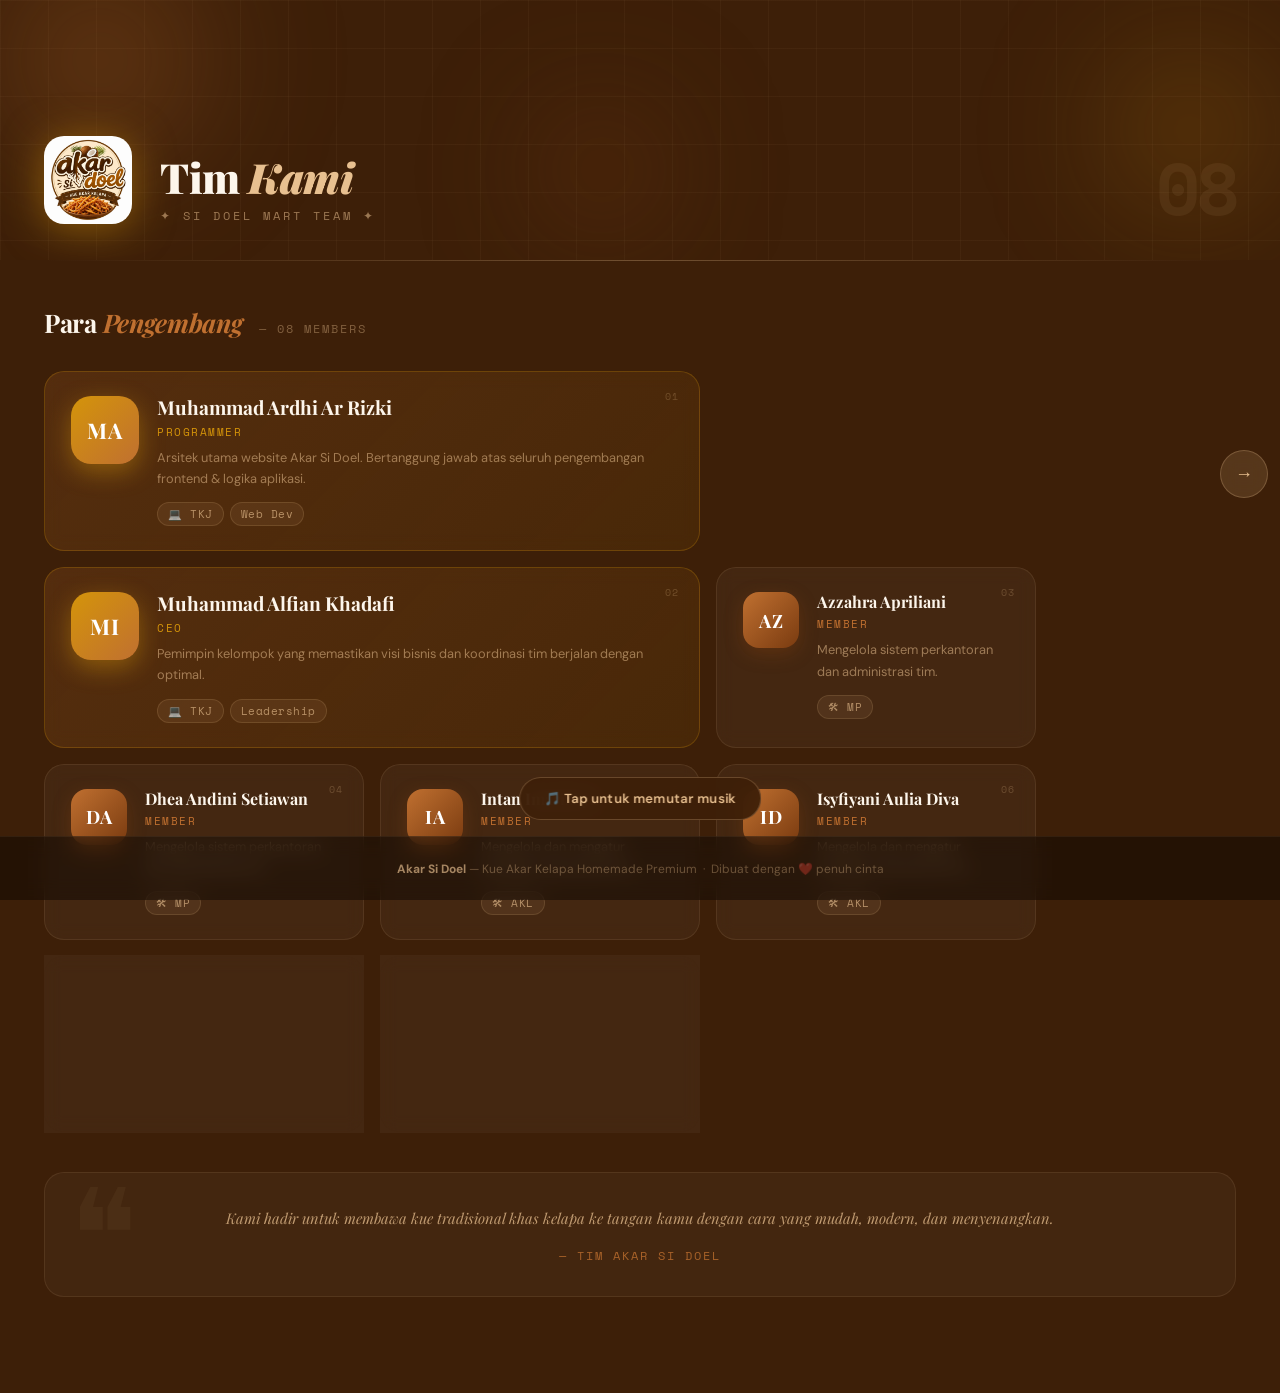
==== team.html @ ef321d74 "si doel hp qr" ====
<!DOCTYPE html>
<html lang="id">
<head>
<meta charset="UTF-8">
<meta name="viewport" content="width=device-width, initial-scale=1.0">
<title>Tim Kami — Akar Si Doel</title>
<link rel="stylesheet" href="team.css">
</head>
<body>

<!-- Navigation Buttons -->
<div class="nav-buttons">
  <button class="nav-right" onclick="goBack()" title="Kembali ke Beranda">&#8594;</button>
</div>

<!-- ABSTRACT HERO -->
<div class="hero">
  <div class="hero-bg">
    <div class="orb orb-1"></div>
    <div class="orb orb-2"></div>
    <div class="orb orb-3"></div>
    <div class="grid-lines"></div>
  </div>
  <div class="hero-inner">
    <img src="Gambar/icon.jpeg" alt="Logo" class="hero-logo">
    <div class="hero-text">
      <h1>Tim <span>Kami</span></h1>
      <p>✦ Si Doel Mart Team ✦</p>
    </div>
    <div class="hero-number">08</div>
  </div>
</div>

<div class="hero-divider"></div>

<!-- SECTION TITLE -->
<div class="section-title">
  <h2>Para <span>Pengembang</span></h2>
  <span class="count">— 08 MEMBERS</span>
</div>

<!-- TEAM GRID -->
<div class="team-section">

  <!-- CEO — featured card -->
  <div class="team-card featured">
    <span class="card-num">01</span>
    <div class="avatar">MA</div>
    <div class="team-info">
      <h3>Muhammad Ardhi Ar Rizki</h3>
      <p class="role">Programmer</p>
      <p class="team-desc">Arsitek utama website Akar Si Doel. Bertanggung jawab atas seluruh pengembangan frontend & logika aplikasi.</p>
      <div class="team-tags">
        <span>💻 TKJ</span>
        <span>Web Dev</span>
      </div>
    </div>
  </div>

  <div class="team-card featured">
    <span class="card-num">02</span>
    <div class="avatar">MI</div>
    <div class="team-info">
      <h3>Muhammad Alfian Khadafi</h3>
      <p class="role">CEO</p>
      <p class="team-desc">Pemimpin kelompok yang memastikan visi bisnis dan koordinasi tim berjalan dengan optimal.</p>
      <div class="team-tags">
        <span>💻 TKJ</span>
        <span>Leadership</span>
      </div>
    </div>
  </div>

  <div class="team-card">
    <span class="card-num">03</span>
    <div class="avatar">AZ</div>
    <div class="team-info">
      <h3>Azzahra Apriliani</h3>
      <p class="role">Member</p>
      <p class="team-desc">Mengelola sistem perkantoran dan administrasi tim.</p>
      <div class="team-tags"><span>🛠 MP</span></div>
    </div>
  </div>

  <div class="team-card">
    <span class="card-num">04</span>
    <div class="avatar">DA</div>
    <div class="team-info">
      <h3>Dhea Andini Setiawan</h3>
      <p class="role">Member</p>
      <p class="team-desc">Mengelola sistem perkantoran dan administrasi tim.</p>
      <div class="team-tags"><span>🛠 MP</span></div>
    </div>
  </div>

  <div class="team-card">
    <span class="card-num">05</span>
    <div class="avatar">IA</div>
    <div class="team-info">
      <h3>Intan Imarizkya</h3>
      <p class="role">Member</p>
      <p class="team-desc">Mengelola dan mengatur keuangan operasional tim.</p>
      <div class="team-tags"><span>🛠 AKL</span></div>
    </div>
  </div>

  <div class="team-card">
    <span class="card-num">06</span>
    <div class="avatar">ID</div>
    <div class="team-info">
      <h3>Isyfiyani Aulia Diva</h3>
      <p class="role">Member</p>
      <p class="team-desc">Mengelola dan mengatur keuangan operasional tim.</p>
      <div class="team-tags"><span>🛠 AKL</span></div>
    </div>
  </div>

  <div class="team-card">
    <span class="card-num">07</span>
    <div class="avatar">MR</div>
    <div class="team-info">
      <h3>Mutiara Ramdhoni</h3>
      <p class="role">Member</p>
      <p class="team-desc">Mengatur strategi bisnis dan pemasaran produk.</p>
      <div class="team-tags"><span>🛠 BR</span></div>
    </div>
  </div>

  <div class="team-card">
    <span class="card-num">08</span>
    <div class="avatar">NA</div>
    <div class="team-info">
      <h3>Nadin Anisa Salma</h3>
      <p class="role">Member</p>
      <p class="team-desc">Mengatur strategi bisnis dan pengembangan pasar.</p>
      <div class="team-tags"><span>🛠 BR</span></div>
    </div>
  </div>

</div>

<!-- QUOTE -->
<div class="quote-section">
  <div class="quote-box">
    <p>Kami hadir untuk membawa kue tradisional khas kelapa ke tangan kamu dengan cara yang mudah, modern, dan menyenangkan.</p>
    <span>— Tim Akar Si Doel</span>
  </div>
</div>

<!-- FOOTER -->
<div class="footer">
  <strong>Akar Si Doel</strong> — Kue Akar Kelapa Homemade Premium &nbsp;·&nbsp; Dibuat dengan ❤️ penuh cinta
</div>

<script src="team.js"></script>

<!-- BACKGROUND MUSIC -->
<audio id="bgMusic"></audio>
<script src="music.js"></script>
</body>
</html>
---- team.css ----
@import url('https://fonts.googleapis.com/css2?family=Playfair+Display:ital,wght@0,700;0,900;1,700&family=DM+Sans:wght@300;400;500&family=Space+Mono:wght@400;700&display=swap');

:root {
  --cream: #fdf6ec;
  --brown-dark: #3d1f08;
  --brown-mid: #7a3b10;
  --brown-warm: #c07030;
  --brown-light: #e8c090;
  --gold: #d4940a;
  --chocolate: #4a1c00;
  --white: #fff;
  --shadow: 0 8px 32px rgba(61,31,8,0.13);
  --shadow-hover: 0 20px 60px rgba(61,31,8,0.2);
  --footer-h: 64px;
}

* { margin: 0; padding: 0; box-sizing: border-box; }
html { scroll-behavior: smooth; }

body {
  font-family: 'DM Sans', sans-serif;
  background: var(--brown-dark);
  color: var(--cream);
  overflow-x: hidden;
  padding-bottom: var(--footer-h);
  opacity: 1;
  transition: opacity 0.5s ease, filter 0.5s ease, transform 0.5s ease;
}

body.page-exit {
  opacity: 0;
  filter: blur(12px);
  transform: scale(0.97);
  pointer-events: none;
}

body.page-enter {
  animation: pageEnter 0.55s cubic-bezier(0.22, 1, 0.36, 1) forwards;
}

@keyframes pageEnter {
  from { opacity: 0; filter: blur(14px); transform: scale(1.03); }
  to   { opacity: 1; filter: blur(0);    transform: scale(1); }
}

/* ===== NAV BUTTONS ===== */
.nav-buttons {
  position: fixed;
  top: 50%;
  left: 0;
  width: 100%;
  transform: translateY(-50%);
  z-index: 1000;
  pointer-events: none;
}

.nav-right {
  position: absolute;
  pointer-events: auto;
  background: rgba(232,192,144,0.15);
  backdrop-filter: blur(16px);
  -webkit-backdrop-filter: blur(16px);
  border: 1px solid rgba(232,192,144,0.25);
  border-radius: 50%;
  width: 48px;
  height: 48px;
  color: var(--brown-light);
  font-size: 18px;
  cursor: pointer;
  transition: all 0.3s cubic-bezier(0.34, 1.56, 0.64, 1);
  right: 12px;
}

.nav-right:hover {
  background: var(--brown-warm);
  color: white;
  transform: scale(1.12);
}

/* ===== ABSTRACT HERO ===== */
.hero {
  background: var(--brown-dark);
  min-height: 260px;
  display: flex;
  align-items: flex-end;
  position: relative;
  overflow: hidden;
  padding-bottom: 0;
}

/* Abstract geometric BG */
.hero-bg {
  position: absolute;
  inset: 0;
  overflow: hidden;
}

.hero-bg .orb {
  position: absolute;
  border-radius: 50%;
  filter: blur(60px);
}

.hero-bg .orb-1 {
  width: 320px; height: 320px;
  background: radial-gradient(circle, rgba(192,112,48,0.35) 0%, transparent 70%);
  top: -100px; left: -60px;
}

.hero-bg .orb-2 {
  width: 260px; height: 260px;
  background: radial-gradient(circle, rgba(212,148,10,0.25) 0%, transparent 70%);
  top: 0; right: -40px;
}

.hero-bg .orb-3 {
  width: 180px; height: 180px;
  background: radial-gradient(circle, rgba(122,59,16,0.5) 0%, transparent 70%);
  bottom: 0; left: 40%;
}

.hero-bg .grid-lines {
  position: absolute;
  inset: 0;
  background-image:
    linear-gradient(rgba(232,192,144,0.04) 1px, transparent 1px),
    linear-gradient(90deg, rgba(232,192,144,0.04) 1px, transparent 1px);
  background-size: 48px 48px;
}

.hero-inner {
  display: flex;
  align-items: flex-end;
  gap: 0;
  padding: 40px 44px 36px;
  width: 100%;
  position: relative;
  z-index: 1;
}

.hero-logo {
  width: 88px;
  height: 88px;
  object-fit: contain;
  filter: drop-shadow(0 4px 20px rgba(212,148,10,0.5));
  flex-shrink: 0;
  animation: floatLogo 4s ease-in-out infinite;
  margin-right: 28px;
  border-radius: 20px;
}

@keyframes floatLogo {
  0%, 100% { transform: translateY(0) rotate(-1deg); }
  50%       { transform: translateY(-8px) rotate(1deg); }
}

.hero-text h1 {
  font-family: 'Playfair Display', serif;
  font-size: 2.6rem;
  font-weight: 900;
  color: var(--cream);
  line-height: 1.05;
  letter-spacing: -0.5px;
}

.hero-text h1 span { color: var(--brown-light); font-style: italic; }

.hero-text p {
  color: rgba(232,192,144,0.55);
  font-size: 0.72rem;
  margin-top: 8px;
  font-family: 'Space Mono', monospace;
  letter-spacing: 3px;
  text-transform: uppercase;
}

.hero-number {
  margin-left: auto;
  font-family: 'Space Mono', monospace;
  font-size: 4.5rem;
  font-weight: 700;
  color: rgba(232,192,144,0.08);
  line-height: 1;
  letter-spacing: -4px;
  align-self: flex-end;
  user-select: none;
}

/* ===== DIVIDER ===== */
.hero-divider {
  height: 1px;
  background: linear-gradient(90deg, transparent, rgba(232,192,144,0.3), transparent);
  margin: 0 44px;
}

/* ===== SECTION TITLE ===== */
.section-title {
  padding: 44px 44px 8px;
  display: flex;
  align-items: baseline;
  gap: 16px;
}

.section-title h2 {
  font-family: 'Playfair Display', serif;
  font-size: 1.6rem;
  font-weight: 700;
  color: var(--cream);
  letter-spacing: -0.3px;
}

.section-title h2 span { color: var(--brown-warm); font-style: italic; }

.section-title .count {
  font-family: 'Space Mono', monospace;
  font-size: 0.72rem;
  color: rgba(232,192,144,0.4);
  letter-spacing: 2px;
}

/* ===== TEAM GRID (Abstract Layout) ===== */
.team-section {
  padding: 24px 44px 32px;
  display: grid;
  grid-template-columns: repeat(auto-fill, minmax(280px, 1fr));
  gap: 16px;
  max-width: 1080px;
}

/* Large featured card (first member) */
.team-card {
  background: rgba(255,255,255,0.04);
  border-radius: 20px;
  padding: 24px 26px;
  display: flex;
  align-items: flex-start;
  gap: 18px;
  border: 1px solid rgba(232,192,144,0.1);
  transition: all 0.4s cubic-bezier(0.22, 1, 0.36, 1);
  position: relative;
  overflow: hidden;
  backdrop-filter: blur(8px);
  -webkit-backdrop-filter: blur(8px);
}

.team-card::before {
  content: '';
  position: absolute;
  top: 0; left: 0; right: 0;
  height: 1px;
  background: linear-gradient(90deg, transparent, rgba(232,192,144,0.3), transparent);
  opacity: 0;
  transition: opacity 0.3s;
}

.team-card:hover::before { opacity: 1; }

.team-card:hover {
  background: rgba(255,255,255,0.075);
  border-color: rgba(232,192,144,0.22);
  transform: translateY(-4px);
  box-shadow: 0 20px 48px rgba(0,0,0,0.3);
}

/* Featured card — CEO */
.team-card.featured {
  grid-column: span 2;
  background: linear-gradient(135deg, rgba(192,112,48,0.18), rgba(212,148,10,0.08));
  border-color: rgba(212,148,10,0.25);
}

.team-card.featured:hover {
  background: linear-gradient(135deg, rgba(192,112,48,0.25), rgba(212,148,10,0.12));
}

/* Corner number */
.team-card .card-num {
  position: absolute;
  top: 16px; right: 20px;
  font-family: 'Space Mono', monospace;
  font-size: 0.65rem;
  color: rgba(232,192,144,0.25);
  letter-spacing: 1px;
}

.avatar {
  width: 56px;
  height: 56px;
  border-radius: 16px;
  background: linear-gradient(135deg, var(--brown-warm), var(--brown-mid));
  color: white;
  font-family: 'Playfair Display', serif;
  font-size: 1.15rem;
  font-weight: 700;
  display: flex;
  align-items: center;
  justify-content: center;
  flex-shrink: 0;
  box-shadow: 0 6px 18px rgba(122,59,16,0.45);
  letter-spacing: 1px;
}

.team-card.featured .avatar {
  width: 68px;
  height: 68px;
  border-radius: 20px;
  font-size: 1.35rem;
  background: linear-gradient(135deg, var(--gold), var(--brown-warm));
  box-shadow: 0 8px 24px rgba(212,148,10,0.45);
}

.team-info {
  display: flex;
  flex-direction: column;
  gap: 5px;
  flex: 1;
}

.team-info h3 {
  font-family: 'Playfair Display', serif;
  font-size: 1rem;
  font-weight: 700;
  color: var(--cream);
  line-height: 1.2;
}

.team-card.featured .team-info h3 {
  font-size: 1.2rem;
}

.role {
  font-size: 0.68rem;
  font-weight: 500;
  color: var(--brown-warm);
  text-transform: uppercase;
  letter-spacing: 1.5px;
  font-family: 'Space Mono', monospace;
}

.team-card.featured .role { color: var(--gold); }

.team-desc {
  font-size: 0.80rem;
  color: rgba(232,192,144,0.55);
  line-height: 1.65;
  margin-top: 2px;
}

.team-tags {
  display: flex;
  flex-wrap: wrap;
  gap: 6px;
  margin-top: 8px;
}

.team-tags span {
  background: rgba(232,192,144,0.08);
  border: 1px solid rgba(232,192,144,0.15);
  color: rgba(232,192,144,0.65);
  font-size: 0.68rem;
  font-weight: 500;
  padding: 3px 10px;
  border-radius: 20px;
  font-family: 'Space Mono', monospace;
  letter-spacing: 0.5px;
}

/* ===== QUOTE ===== */
.quote-section {
  padding: 8px 44px 32px;
}

.quote-box {
  background: rgba(255,255,255,0.03);
  border: 1px solid rgba(232,192,144,0.1);
  border-radius: 20px;
  padding: 32px 36px;
  text-align: center;
  position: relative;
  overflow: hidden;
}

.quote-box::before {
  content: '❝';
  position: absolute;
  top: -10px; left: 24px;
  font-size: 8rem;
  color: rgba(232,192,144,0.05);
  font-family: 'Playfair Display', serif;
  line-height: 1;
  user-select: none;
}

.quote-box p {
  color: rgba(232,192,144,0.75);
  font-size: 0.92rem;
  line-height: 1.85;
  font-style: italic;
  font-family: 'Playfair Display', serif;
  position: relative;
  z-index: 1;
}

.quote-box span {
  display: block;
  margin-top: 14px;
  color: rgba(192,112,48,0.8);
  font-size: 0.72rem;
  font-weight: 500;
  font-family: 'Space Mono', monospace;
  letter-spacing: 2px;
  text-transform: uppercase;
  position: relative;
  z-index: 1;
}

/* ===== FOOTER ===== */
.footer {
  text-align: center;
  padding: 0 20px;
  height: var(--footer-h);
  line-height: var(--footer-h);
  background: rgba(0,0,0,0.4);
  border-top: 1px solid rgba(232,192,144,0.08);
  color: rgba(232,192,144,0.35);
  font-size: 0.75rem;
  position: fixed;
  bottom: 0;
  left: 0;
  width: 100%;
  z-index: 998;
  white-space: nowrap;
  overflow: hidden;
  text-overflow: ellipsis;
  backdrop-filter: blur(10px);
  -webkit-backdrop-filter: blur(10px);
}

.footer strong { color: rgba(232,192,144,0.65); }

/* ===== SLIDE ANIMATION (diganti fade+blur) ===== */
body.sliding-left  { animation: none; }
body.sliding-right { animation: none; }

/* ===== RESPONSIVE ===== */
@media (max-width: 700px) {
  .hero-inner { padding: 28px 20px 28px; }
  .hero-text h1 { font-size: 1.9rem; }
  .hero-number { display: none; }
  .section-title { padding: 32px 20px 8px; }
  .team-section { padding: 20px; grid-template-columns: 1fr; }
  .team-card.featured { grid-column: span 1; }
  .quote-section { padding: 8px 20px 28px; }
  .hero-divider { margin: 0 20px; }
}
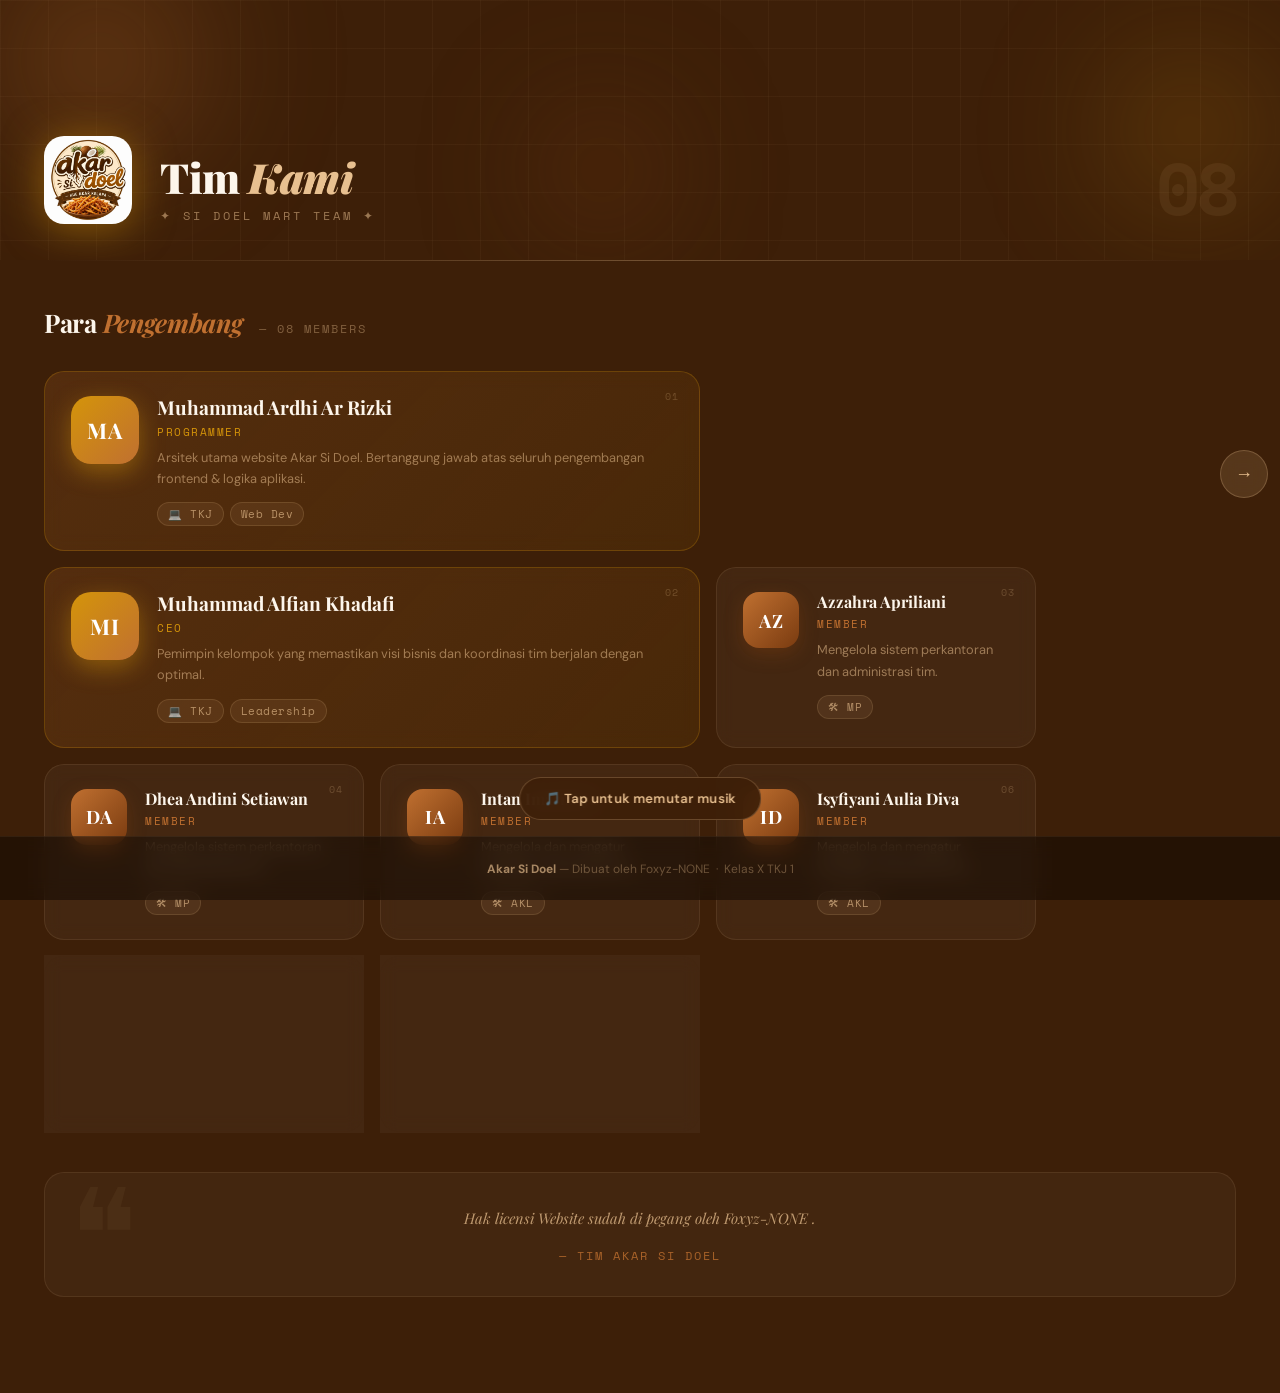
==== commit 6be6f989: "Update team.html" ====
--- a/team.html
+++ b/team.html
@@ -142,14 +142,14 @@
 <!-- QUOTE -->
 <div class="quote-section">
   <div class="quote-box">
-    <p>Kami hadir untuk membawa kue tradisional khas kelapa ke tangan kamu dengan cara yang mudah, modern, dan menyenangkan.</p>
+    <p>Hak licensi Website sudah di pegang oleh Foxyz-NONE .</p>
     <span>— Tim Akar Si Doel</span>
   </div>
 </div>
 
 <!-- FOOTER -->
 <div class="footer">
-  <strong>Akar Si Doel</strong> — Kue Akar Kelapa Homemade Premium &nbsp;·&nbsp; Dibuat dengan ❤️ penuh cinta
+  <strong>Akar Si Doel</strong> — Dibuat oleh Foxyz-NONE &nbsp;·&nbsp; Kelas X TKJ 1
 </div>
 
 <script src="team.js"></script>
